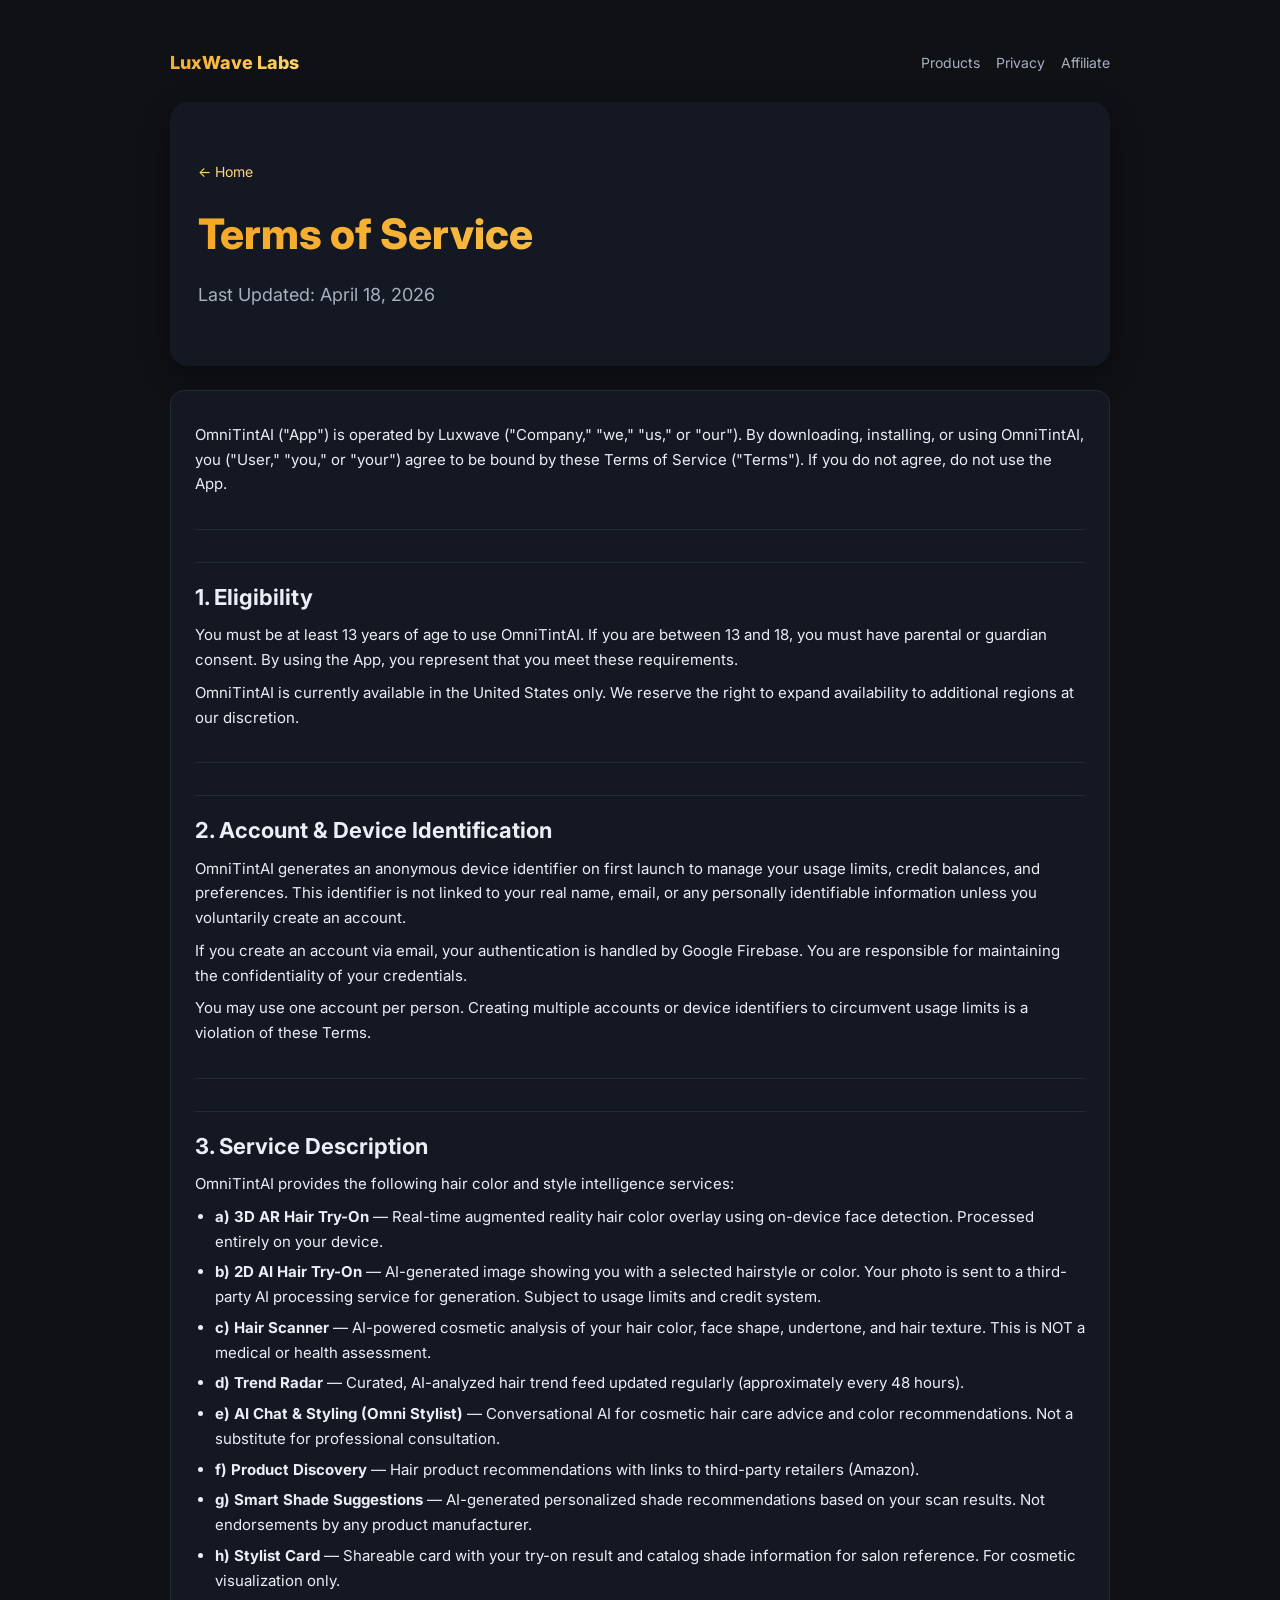
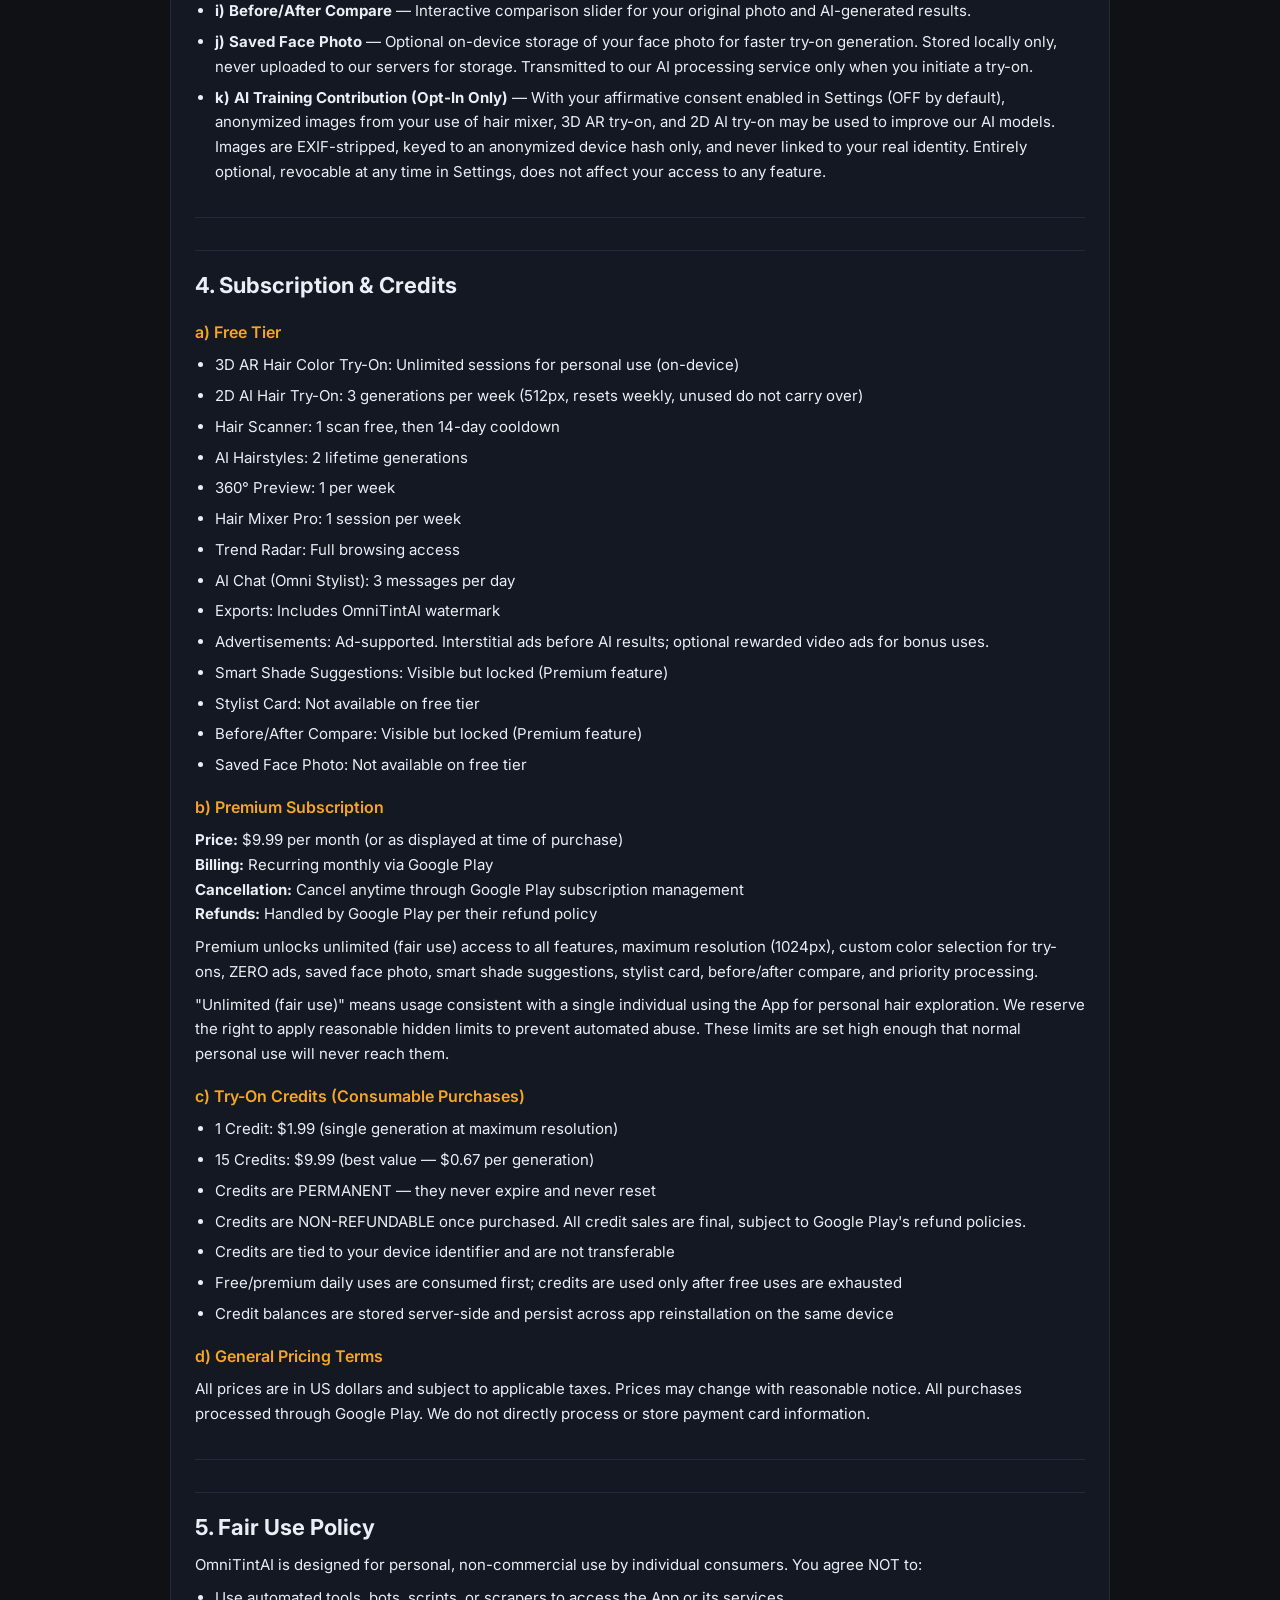
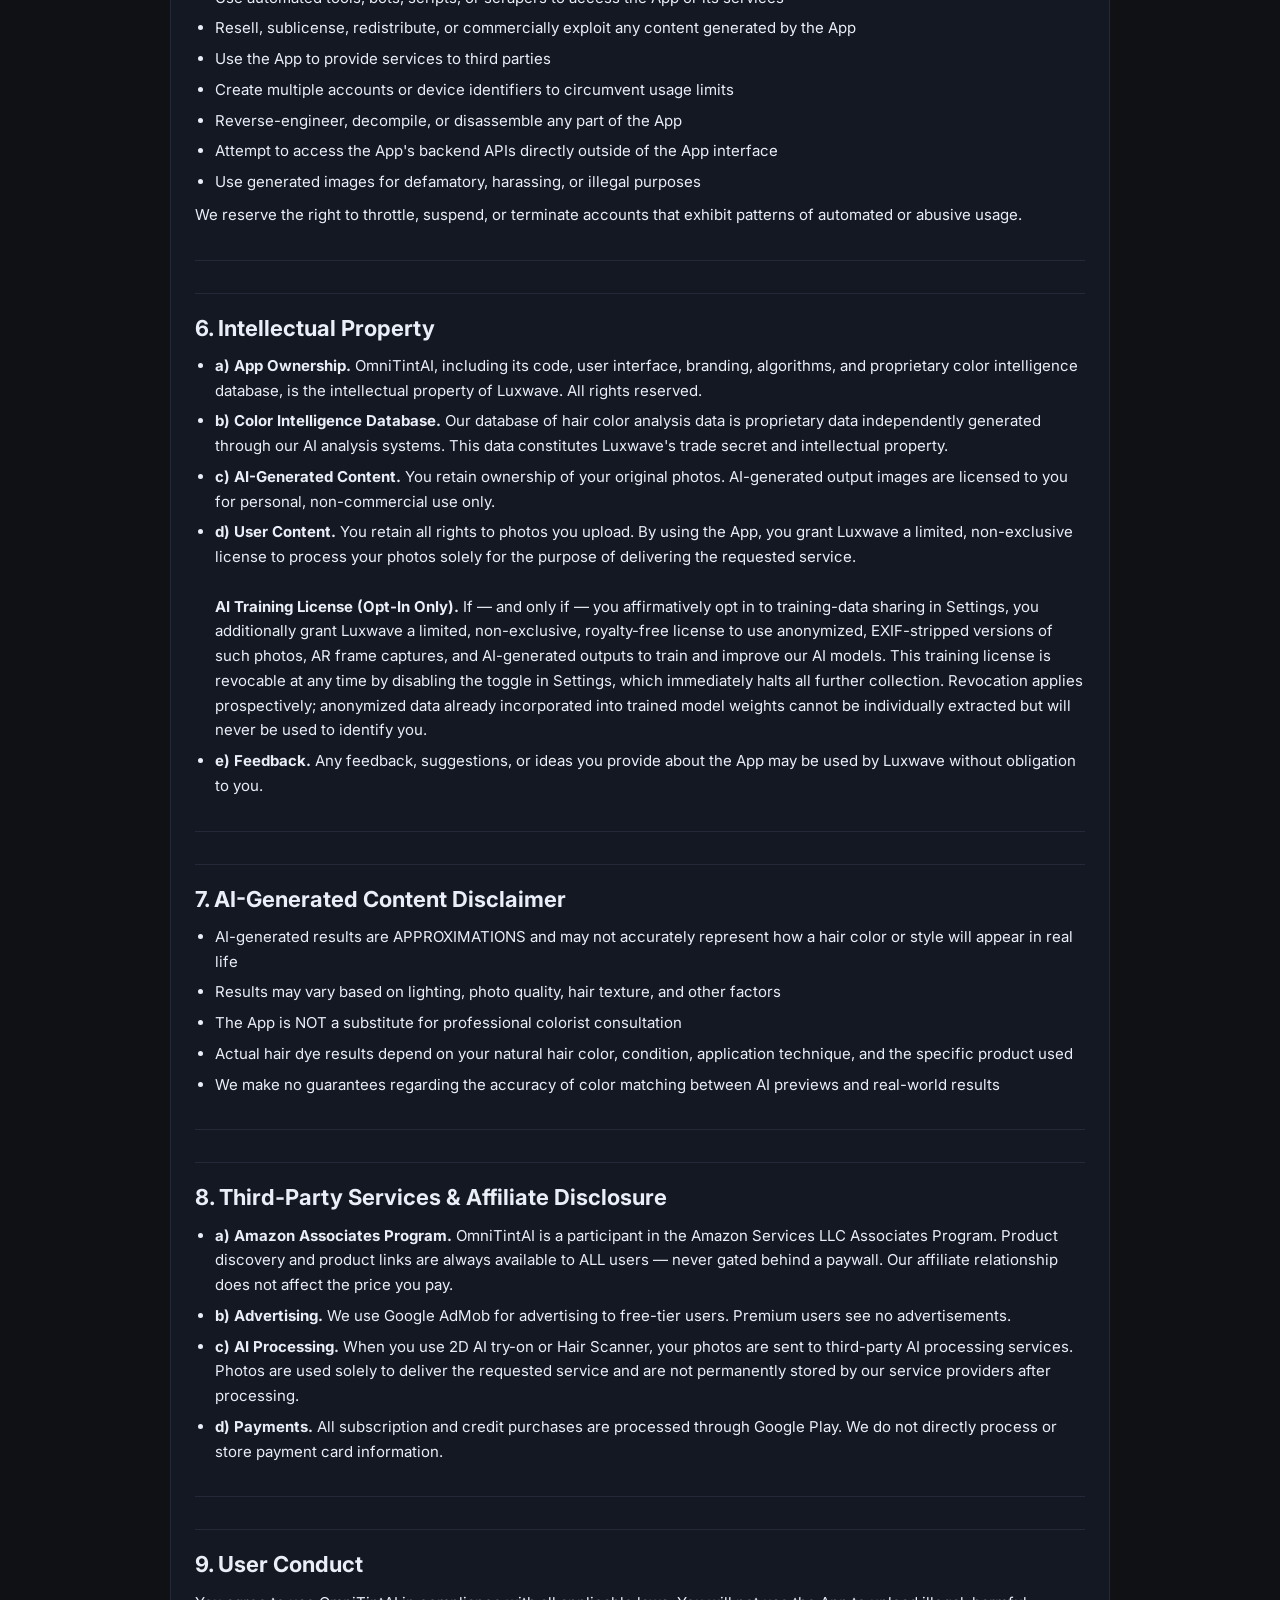
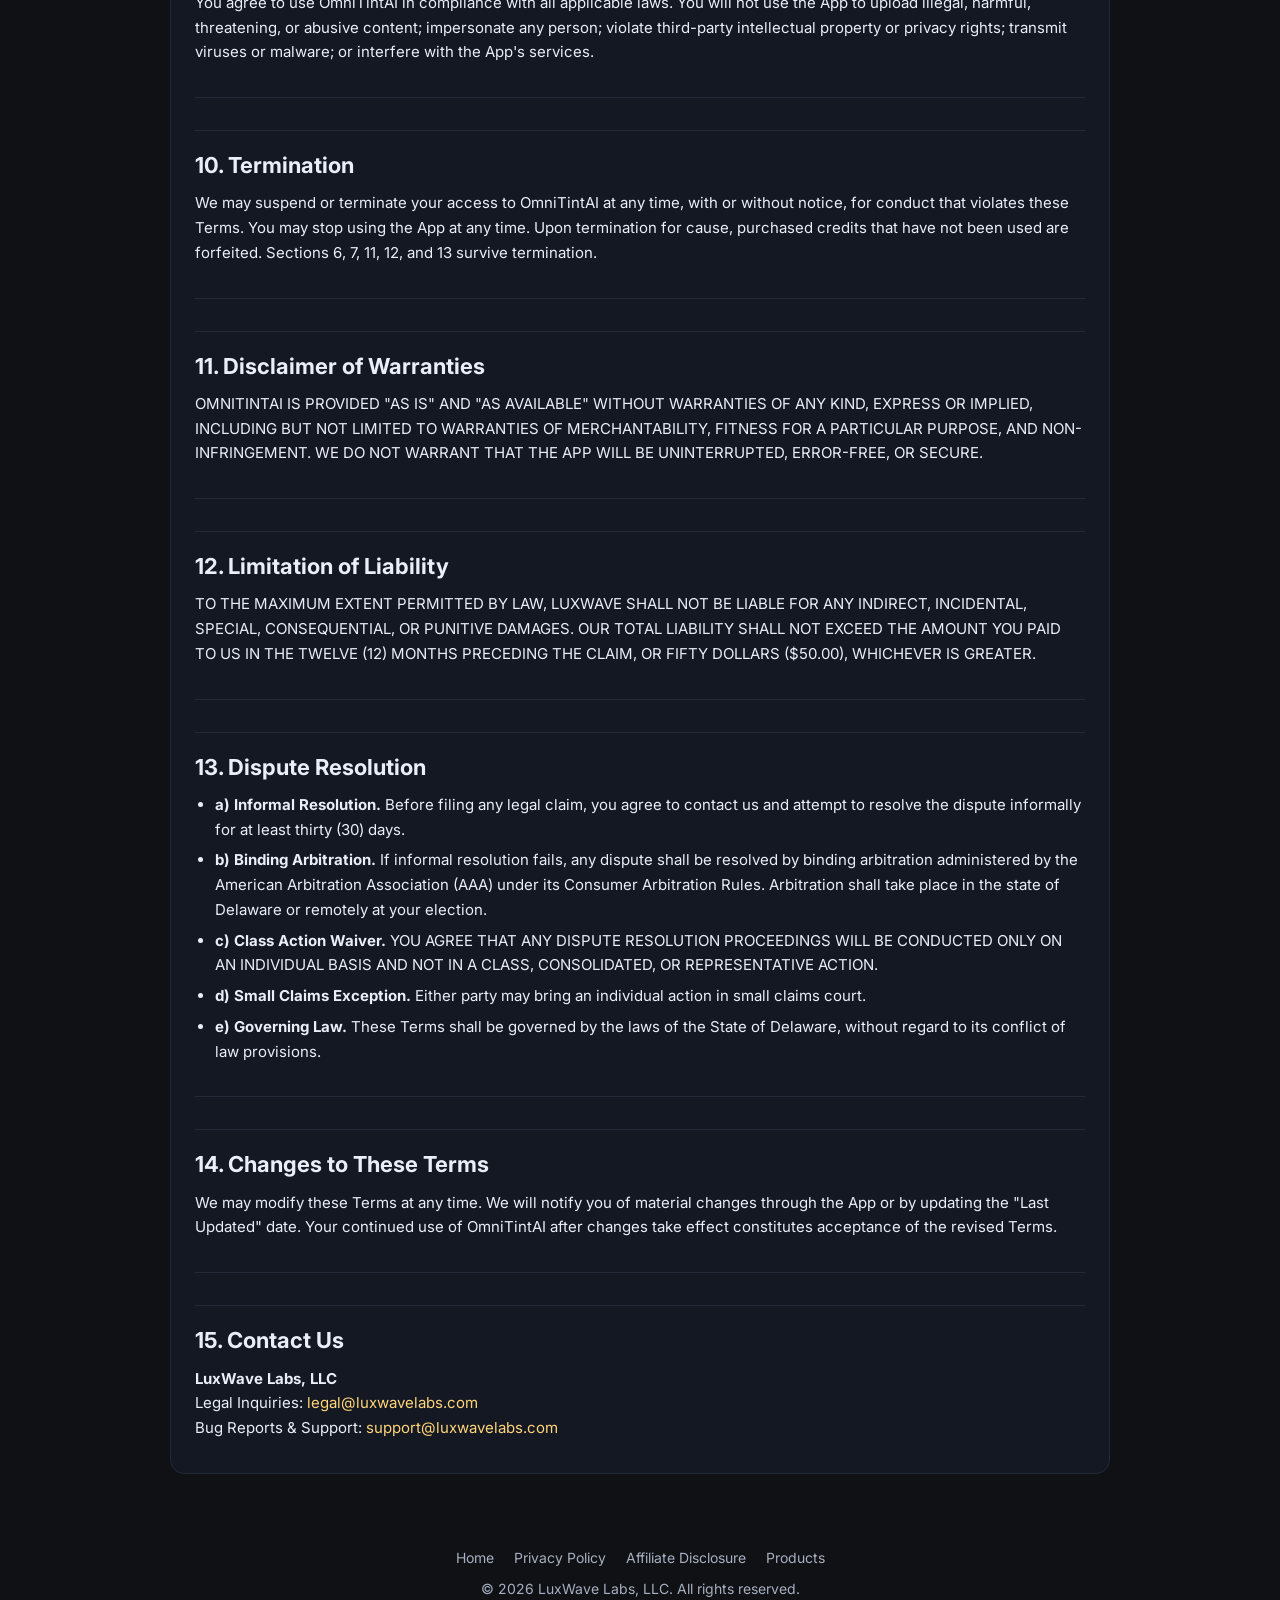
==== terms.html @ 108a8c5c "Create Terms of Service page for OmniTintAI Added Terms of Service page for OmniTintAI detailing use" ====
<!doctype html>
<html lang="en">
<head>
  <meta charset="utf-8"/>
  <meta name="viewport" content="width=device-width, initial-scale=1"/>
  <title>Terms of Service — OmniTintAI | LuxWave Labs</title>
  <meta name="description" content="Terms of Service for OmniTintAI by LuxWave Labs, LLC."/>
  <link href="https://fonts.googleapis.com/css2?family=Inter:wght@400;600;800&display=swap" rel="stylesheet">
  <link rel="stylesheet" href="./styles.css"/>
</head>
<body>
  <div class="container">
    <nav class="nav">
      <a class="nav-brand" href="./index.html">LuxWave Labs</a>
      <div class="nav-links">
        <a href="./products.html">Products</a>
        <a href="./privacy.html">Privacy</a>
        <a href="./affiliate.html">Affiliate</a>
      </div>
    </nav>

    <div class="hero left">
      <a class="back-link" href="./index.html">&larr; Home</a>
      <h1>Terms of Service</h1>
      <p class="lead">Last Updated: April 18, 2026</p>
    </div>

    <div class="card legal-body">
      <p>OmniTintAI ("App") is operated by Luxwave ("Company," "we," "us," or "our"). By downloading, installing, or using OmniTintAI, you ("User," "you," or "your") agree to be bound by these Terms of Service ("Terms"). If you do not agree, do not use the App.</p>

      <hr/>

      <h2>1. Eligibility</h2>
      <p>You must be at least 13 years of age to use OmniTintAI. If you are between 13 and 18, you must have parental or guardian consent. By using the App, you represent that you meet these requirements.</p>
      <p>OmniTintAI is currently available in the United States only. We reserve the right to expand availability to additional regions at our discretion.</p>

      <hr/>

      <h2>2. Account &amp; Device Identification</h2>
      <p>OmniTintAI generates an anonymous device identifier on first launch to manage your usage limits, credit balances, and preferences. This identifier is not linked to your real name, email, or any personally identifiable information unless you voluntarily create an account.</p>
      <p>If you create an account via email, your authentication is handled by Google Firebase. You are responsible for maintaining the confidentiality of your credentials.</p>
      <p>You may use one account per person. Creating multiple accounts or device identifiers to circumvent usage limits is a violation of these Terms.</p>

      <hr/>

      <h2>3. Service Description</h2>
      <p>OmniTintAI provides the following hair color and style intelligence services:</p>
      <ul>
        <li><strong>a) 3D AR Hair Try-On</strong> — Real-time augmented reality hair color overlay using on-device face detection. Processed entirely on your device.</li>
        <li><strong>b) 2D AI Hair Try-On</strong> — AI-generated image showing you with a selected hairstyle or color. Your photo is sent to a third-party AI processing service for generation. Subject to usage limits and credit system.</li>
        <li><strong>c) Hair Scanner</strong> — AI-powered cosmetic analysis of your hair color, face shape, undertone, and hair texture. This is NOT a medical or health assessment.</li>
        <li><strong>d) Trend Radar</strong> — Curated, AI-analyzed hair trend feed updated regularly (approximately every 48 hours).</li>
        <li><strong>e) AI Chat &amp; Styling (Omni Stylist)</strong> — Conversational AI for cosmetic hair care advice and color recommendations. Not a substitute for professional consultation.</li>
        <li><strong>f) Product Discovery</strong> — Hair product recommendations with links to third-party retailers (Amazon).</li>
        <li><strong>g) Smart Shade Suggestions</strong> — AI-generated personalized shade recommendations based on your scan results. Not endorsements by any product manufacturer.</li>
        <li><strong>h) Stylist Card</strong> — Shareable card with your try-on result and catalog shade information for salon reference. For cosmetic visualization only.</li>
        <li><strong>i) Before/After Compare</strong> — Interactive comparison slider for your original photo and AI-generated results.</li>
        <li><strong>j) Saved Face Photo</strong> — Optional on-device storage of your face photo for faster try-on generation. Stored locally only, never uploaded to our servers for storage. Transmitted to our AI processing service only when you initiate a try-on.</li>
        <li><strong>k) AI Training Contribution (Opt-In Only)</strong> — With your affirmative consent enabled in Settings (OFF by default), anonymized images from your use of hair mixer, 3D AR try-on, and 2D AI try-on may be used to improve our AI models. Images are EXIF-stripped, keyed to an anonymized device hash only, and never linked to your real identity. Entirely optional, revocable at any time in Settings, does not affect your access to any feature.</li>
      </ul>

      <hr/>

      <h2>4. Subscription &amp; Credits</h2>

      <h3>a) Free Tier</h3>
      <ul>
        <li>3D AR Hair Color Try-On: Unlimited sessions for personal use (on-device)</li>
        <li>2D AI Hair Try-On: 3 generations per week (512px, resets weekly, unused do not carry over)</li>
        <li>Hair Scanner: 1 scan free, then 14-day cooldown</li>
        <li>AI Hairstyles: 2 lifetime generations</li>
        <li>360° Preview: 1 per week</li>
        <li>Hair Mixer Pro: 1 session per week</li>
        <li>Trend Radar: Full browsing access</li>
        <li>AI Chat (Omni Stylist): 3 messages per day</li>
        <li>Exports: Includes OmniTintAI watermark</li>
        <li>Advertisements: Ad-supported. Interstitial ads before AI results; optional rewarded video ads for bonus uses.</li>
        <li>Smart Shade Suggestions: Visible but locked (Premium feature)</li>
        <li>Stylist Card: Not available on free tier</li>
        <li>Before/After Compare: Visible but locked (Premium feature)</li>
        <li>Saved Face Photo: Not available on free tier</li>
      </ul>

      <h3>b) Premium Subscription</h3>
      <p><strong>Price:</strong> $9.99 per month (or as displayed at time of purchase)<br/>
      <strong>Billing:</strong> Recurring monthly via Google Play<br/>
      <strong>Cancellation:</strong> Cancel anytime through Google Play subscription management<br/>
      <strong>Refunds:</strong> Handled by Google Play per their refund policy</p>
      <p>Premium unlocks unlimited (fair use) access to all features, maximum resolution (1024px), custom color selection for try-ons, ZERO ads, saved face photo, smart shade suggestions, stylist card, before/after compare, and priority processing.</p>
      <p>"Unlimited (fair use)" means usage consistent with a single individual using the App for personal hair exploration. We reserve the right to apply reasonable hidden limits to prevent automated abuse. These limits are set high enough that normal personal use will never reach them.</p>

      <h3>c) Try-On Credits (Consumable Purchases)</h3>
      <ul>
        <li>1 Credit: $1.99 (single generation at maximum resolution)</li>
        <li>15 Credits: $9.99 (best value — $0.67 per generation)</li>
        <li>Credits are PERMANENT — they never expire and never reset</li>
        <li>Credits are NON-REFUNDABLE once purchased. All credit sales are final, subject to Google Play's refund policies.</li>
        <li>Credits are tied to your device identifier and are not transferable</li>
        <li>Free/premium daily uses are consumed first; credits are used only after free uses are exhausted</li>
        <li>Credit balances are stored server-side and persist across app reinstallation on the same device</li>
      </ul>

      <h3>d) General Pricing Terms</h3>
      <p>All prices are in US dollars and subject to applicable taxes. Prices may change with reasonable notice. All purchases processed through Google Play. We do not directly process or store payment card information.</p>

      <hr/>

      <h2>5. Fair Use Policy</h2>
      <p>OmniTintAI is designed for personal, non-commercial use by individual consumers. You agree NOT to:</p>
      <ul>
        <li>Use automated tools, bots, scripts, or scrapers to access the App or its services</li>
        <li>Resell, sublicense, redistribute, or commercially exploit any content generated by the App</li>
        <li>Use the App to provide services to third parties</li>
        <li>Create multiple accounts or device identifiers to circumvent usage limits</li>
        <li>Reverse-engineer, decompile, or disassemble any part of the App</li>
        <li>Attempt to access the App's backend APIs directly outside of the App interface</li>
        <li>Use generated images for defamatory, harassing, or illegal purposes</li>
      </ul>
      <p>We reserve the right to throttle, suspend, or terminate accounts that exhibit patterns of automated or abusive usage.</p>

      <hr/>

      <h2>6. Intellectual Property</h2>
      <ul>
        <li><strong>a) App Ownership.</strong> OmniTintAI, including its code, user interface, branding, algorithms, and proprietary color intelligence database, is the intellectual property of Luxwave. All rights reserved.</li>
        <li><strong>b) Color Intelligence Database.</strong> Our database of hair color analysis data is proprietary data independently generated through our AI analysis systems. This data constitutes Luxwave's trade secret and intellectual property.</li>
        <li><strong>c) AI-Generated Content.</strong> You retain ownership of your original photos. AI-generated output images are licensed to you for personal, non-commercial use only.</li>
        <li><strong>d) User Content.</strong> You retain all rights to photos you upload. By using the App, you grant Luxwave a limited, non-exclusive license to process your photos solely for the purpose of delivering the requested service.
          <br/><br/>
          <strong>AI Training License (Opt-In Only).</strong> If — and only if — you affirmatively opt in to training-data sharing in Settings, you additionally grant Luxwave a limited, non-exclusive, royalty-free license to use anonymized, EXIF-stripped versions of such photos, AR frame captures, and AI-generated outputs to train and improve our AI models. This training license is revocable at any time by disabling the toggle in Settings, which immediately halts all further collection. Revocation applies prospectively; anonymized data already incorporated into trained model weights cannot be individually extracted but will never be used to identify you.</li>
        <li><strong>e) Feedback.</strong> Any feedback, suggestions, or ideas you provide about the App may be used by Luxwave without obligation to you.</li>
      </ul>

      <hr/>

      <h2>7. AI-Generated Content Disclaimer</h2>
      <ul>
        <li>AI-generated results are APPROXIMATIONS and may not accurately represent how a hair color or style will appear in real life</li>
        <li>Results may vary based on lighting, photo quality, hair texture, and other factors</li>
        <li>The App is NOT a substitute for professional colorist consultation</li>
        <li>Actual hair dye results depend on your natural hair color, condition, application technique, and the specific product used</li>
        <li>We make no guarantees regarding the accuracy of color matching between AI previews and real-world results</li>
      </ul>

      <hr/>

      <h2>8. Third-Party Services &amp; Affiliate Disclosure</h2>
      <ul>
        <li><strong>a) Amazon Associates Program.</strong> OmniTintAI is a participant in the Amazon Services LLC Associates Program. Product discovery and product links are always available to ALL users — never gated behind a paywall. Our affiliate relationship does not affect the price you pay.</li>
        <li><strong>b) Advertising.</strong> We use Google AdMob for advertising to free-tier users. Premium users see no advertisements.</li>
        <li><strong>c) AI Processing.</strong> When you use 2D AI try-on or Hair Scanner, your photos are sent to third-party AI processing services. Photos are used solely to deliver the requested service and are not permanently stored by our service providers after processing.</li>
        <li><strong>d) Payments.</strong> All subscription and credit purchases are processed through Google Play. We do not directly process or store payment card information.</li>
      </ul>

      <hr/>

      <h2>9. User Conduct</h2>
      <p>You agree to use OmniTintAI in compliance with all applicable laws. You will not use the App to upload illegal, harmful, threatening, or abusive content; impersonate any person; violate third-party intellectual property or privacy rights; transmit viruses or malware; or interfere with the App's services.</p>

      <hr/>

      <h2>10. Termination</h2>
      <p>We may suspend or terminate your access to OmniTintAI at any time, with or without notice, for conduct that violates these Terms. You may stop using the App at any time. Upon termination for cause, purchased credits that have not been used are forfeited. Sections 6, 7, 11, 12, and 13 survive termination.</p>

      <hr/>

      <h2>11. Disclaimer of Warranties</h2>
      <p>OMNITINTAI IS PROVIDED "AS IS" AND "AS AVAILABLE" WITHOUT WARRANTIES OF ANY KIND, EXPRESS OR IMPLIED, INCLUDING BUT NOT LIMITED TO WARRANTIES OF MERCHANTABILITY, FITNESS FOR A PARTICULAR PURPOSE, AND NON-INFRINGEMENT. WE DO NOT WARRANT THAT THE APP WILL BE UNINTERRUPTED, ERROR-FREE, OR SECURE.</p>

      <hr/>

      <h2>12. Limitation of Liability</h2>
      <p>TO THE MAXIMUM EXTENT PERMITTED BY LAW, LUXWAVE SHALL NOT BE LIABLE FOR ANY INDIRECT, INCIDENTAL, SPECIAL, CONSEQUENTIAL, OR PUNITIVE DAMAGES. OUR TOTAL LIABILITY SHALL NOT EXCEED THE AMOUNT YOU PAID TO US IN THE TWELVE (12) MONTHS PRECEDING THE CLAIM, OR FIFTY DOLLARS ($50.00), WHICHEVER IS GREATER.</p>

      <hr/>

      <h2>13. Dispute Resolution</h2>
      <ul>
        <li><strong>a) Informal Resolution.</strong> Before filing any legal claim, you agree to contact us and attempt to resolve the dispute informally for at least thirty (30) days.</li>
        <li><strong>b) Binding Arbitration.</strong> If informal resolution fails, any dispute shall be resolved by binding arbitration administered by the American Arbitration Association (AAA) under its Consumer Arbitration Rules. Arbitration shall take place in the state of Delaware or remotely at your election.</li>
        <li><strong>c) Class Action Waiver.</strong> YOU AGREE THAT ANY DISPUTE RESOLUTION PROCEEDINGS WILL BE CONDUCTED ONLY ON AN INDIVIDUAL BASIS AND NOT IN A CLASS, CONSOLIDATED, OR REPRESENTATIVE ACTION.</li>
        <li><strong>d) Small Claims Exception.</strong> Either party may bring an individual action in small claims court.</li>
        <li><strong>e) Governing Law.</strong> These Terms shall be governed by the laws of the State of Delaware, without regard to its conflict of law provisions.</li>
      </ul>

      <hr/>

      <h2>14. Changes to These Terms</h2>
      <p>We may modify these Terms at any time. We will notify you of material changes through the App or by updating the "Last Updated" date. Your continued use of OmniTintAI after changes take effect constitutes acceptance of the revised Terms.</p>

      <hr/>

      <h2>15. Contact Us</h2>
      <p>
        <strong>LuxWave Labs, LLC</strong><br/>
        Legal Inquiries: <a href="mailto:legal@luxwavelabs.com">legal@luxwavelabs.com</a><br/>
        Bug Reports &amp; Support: <a href="mailto:support@luxwavelabs.com">support@luxwavelabs.com</a>
      </p>
    </div>
  </div>

  <footer>
    <div class="footer-links">
      <a href="./index.html">Home</a>
      <a href="./privacy.html">Privacy Policy</a>
      <a href="./affiliate.html">Affiliate Disclosure</a>
      <a href="./products.html">Products</a>
    </div>
    &copy; 2026 LuxWave Labs, LLC. All rights reserved.
  </footer>
</body>
</html>
---- styles.css ----
:root { --bg:#0f1115; --card:#141822; --text:#eaeef7; --muted:#a7b0c0; --accent:#F5A623; --accent-grad:linear-gradient(135deg,#F5A623,#FDD96F); --border:#232938; }
*{box-sizing:border-box;margin:0;padding:0}
body{font-family:Inter,system-ui,-apple-system,Segoe UI,Roboto,Ubuntu,'Helvetica Neue',Arial;background:var(--bg);color:var(--text);line-height:1.65}
a{color:#ffd47a;text-decoration:none} a:hover{opacity:.85;text-decoration:underline}

/* Layout */
.container{max-width:980px;margin:0 auto;padding:32px 20px}
.grid-2{display:grid;grid-template-columns:1fr 1fr;gap:16px}
@media(max-width:640px){.grid-2{grid-template-columns:1fr}}

/* Hero */
.hero{padding:56px 28px;background:var(--card);border-radius:18px;box-shadow:0 10px 30px rgba(0,0,0,.35);text-align:center}
.hero.left{text-align:left}
h1{font-size:42px;margin:0 0 12px;background:var(--accent-grad);-webkit-background-clip:text;background-clip:text;color:transparent;font-weight:800}
h2{margin-top:28px;font-size:22px;font-weight:700} h3{margin-top:18px;font-size:16px;color:var(--accent);font-weight:600}
p.lead{font-size:18px;color:var(--muted);margin-top:8px}
p.tagline{font-size:14px;color:var(--muted);margin-top:4px;letter-spacing:.3px}

/* Buttons */
.btns{display:flex;gap:12px;flex-wrap:wrap;margin-top:24px;justify-content:center}
.hero.left .btns{justify-content:flex-start}
.btn{display:inline-block;padding:12px 20px;border-radius:12px;background:var(--card);border:1px solid var(--border);color:var(--text);font-size:15px;font-weight:500;transition:all .2s}
.btn:hover{border-color:var(--accent);text-decoration:none;transform:translateY(-1px)}
.btn.primary{background:var(--accent-grad);color:#1b1f2a;font-weight:700;border:none}
.btn.primary:hover{opacity:.9;transform:translateY(-1px)}

/* Cards */
.card{background:var(--card);padding:24px;border-radius:14px;margin-top:24px;border:1px solid var(--border)}
.card.small{font-size:14px;color:var(--muted);margin-top:20px;text-align:center}
.card h2:first-child{margin-top:0}

/* Features */
.features{display:grid;grid-template-columns:repeat(3,1fr);gap:16px;margin-top:24px}
@media(max-width:700px){.features{grid-template-columns:1fr}}
.feature{background:var(--card);padding:20px;border-radius:14px;border:1px solid var(--border);text-align:center}
.feature-icon{font-size:32px;margin-bottom:8px}
.feature h3{margin:0 0 6px;color:var(--text);font-size:15px}
.feature p{font-size:13px;color:var(--muted);margin:0}

/* Product Grid */
.products-grid{display:grid;grid-template-columns:repeat(auto-fill,minmax(220px,1fr));gap:20px;margin-top:24px}
.product-card{background:var(--card);border-radius:14px;border:1px solid var(--border);overflow:hidden;transition:all .2s;display:flex;flex-direction:column}
.product-card:hover{border-color:var(--accent);transform:translateY(-2px);box-shadow:0 8px 24px rgba(245,166,35,.1)}
.product-img{width:100%;height:200px;object-fit:cover;background:#1a1f2e;display:flex;align-items:center;justify-content:center;color:var(--muted);font-size:40px}
.product-info{padding:16px;flex:1;display:flex;flex-direction:column}
.product-info h3{margin:0 0 6px;font-size:15px;color:var(--text)}
.product-info p{font-size:13px;color:var(--muted);margin:0 0 12px;flex:1}
.product-info .btn{text-align:center;font-size:13px;padding:10px 14px}

/* Goal Bar */
.goal-section{background:var(--card);border-radius:14px;border:1px solid var(--border);padding:28px;margin-top:24px;text-align:center}
.goal-section h2{margin:0 0 8px;font-size:20px}
.goal-section .goal-sub{color:var(--muted);font-size:14px;margin-bottom:20px}
.goal-bar-track{background:#1a1f2e;border-radius:20px;height:28px;overflow:hidden;position:relative;margin:16px 0}
.goal-bar-fill{height:100%;background:var(--accent-grad);border-radius:20px;transition:width .8s ease;display:flex;align-items:center;justify-content:flex-end;padding-right:12px;font-size:12px;font-weight:700;color:#1b1f2a;min-width:40px}
.goal-count{font-size:36px;font-weight:800;background:var(--accent-grad);-webkit-background-clip:text;background-clip:text;color:transparent;margin:8px 0}
.goal-label{color:var(--muted);font-size:14px}
.goal-heart{color:#e74c3c;font-size:18px}

/* Legal */
.legal-body h2{margin-top:32px;padding-top:16px;border-top:1px solid var(--border)}
.legal-body h2:first-child{border-top:none;margin-top:0;padding-top:0}
.legal-body h3{margin-top:16px}
.legal-body ul{padding-left:20px;margin:8px 0} .legal-body ul li{margin-bottom:6px;font-size:15px}
.legal-body p{margin:8px 0;font-size:15px}
.do-not{background:#1a1f2e;padding:16px 20px;border-radius:10px;margin:12px 0}
.do-not ul{margin:0}
table{width:100%;border-collapse:collapse;margin:16px 0;font-size:14px}
th,td{padding:10px 12px;text-align:left;border:1px solid var(--border)}
th{background:#1a1f2e;color:var(--accent);font-weight:600}
td{background:var(--card)}
@media(max-width:640px){table{font-size:12px} th,td{padding:8px 6px}}

/* Footer */
footer{margin:40px 0 24px;color:var(--muted);font-size:14px;text-align:center}
footer a{color:var(--muted)} footer a:hover{color:var(--accent)}
.footer-links{display:flex;gap:20px;justify-content:center;flex-wrap:wrap;margin-bottom:8px}

/* Nav */
.nav{display:flex;align-items:center;justify-content:space-between;padding:16px 0;margin-bottom:8px}
.nav-brand{font-size:18px;font-weight:800;background:var(--accent-grad);-webkit-background-clip:text;background-clip:text;color:transparent}
.nav-links{display:flex;gap:16px;font-size:14px}
.nav-links a{color:var(--muted)} .nav-links a:hover{color:var(--accent)}
.back-link{display:inline-block;margin-bottom:16px;font-size:14px}

/* Misc */
hr{border:none;border-top:1px solid var(--border);margin:32px 0}
.code{font-family:ui-monospace,SFMono-Regular,Menlo,Monaco,Consolas,monospace;background:#0b0e14;padding:2px 6px;border-radius:6px;font-size:13px}
.badge{display:inline-block;padding:3px 10px;border-radius:8px;font-size:12px;font-weight:600;background:var(--accent-grad);color:#1b1f2a}
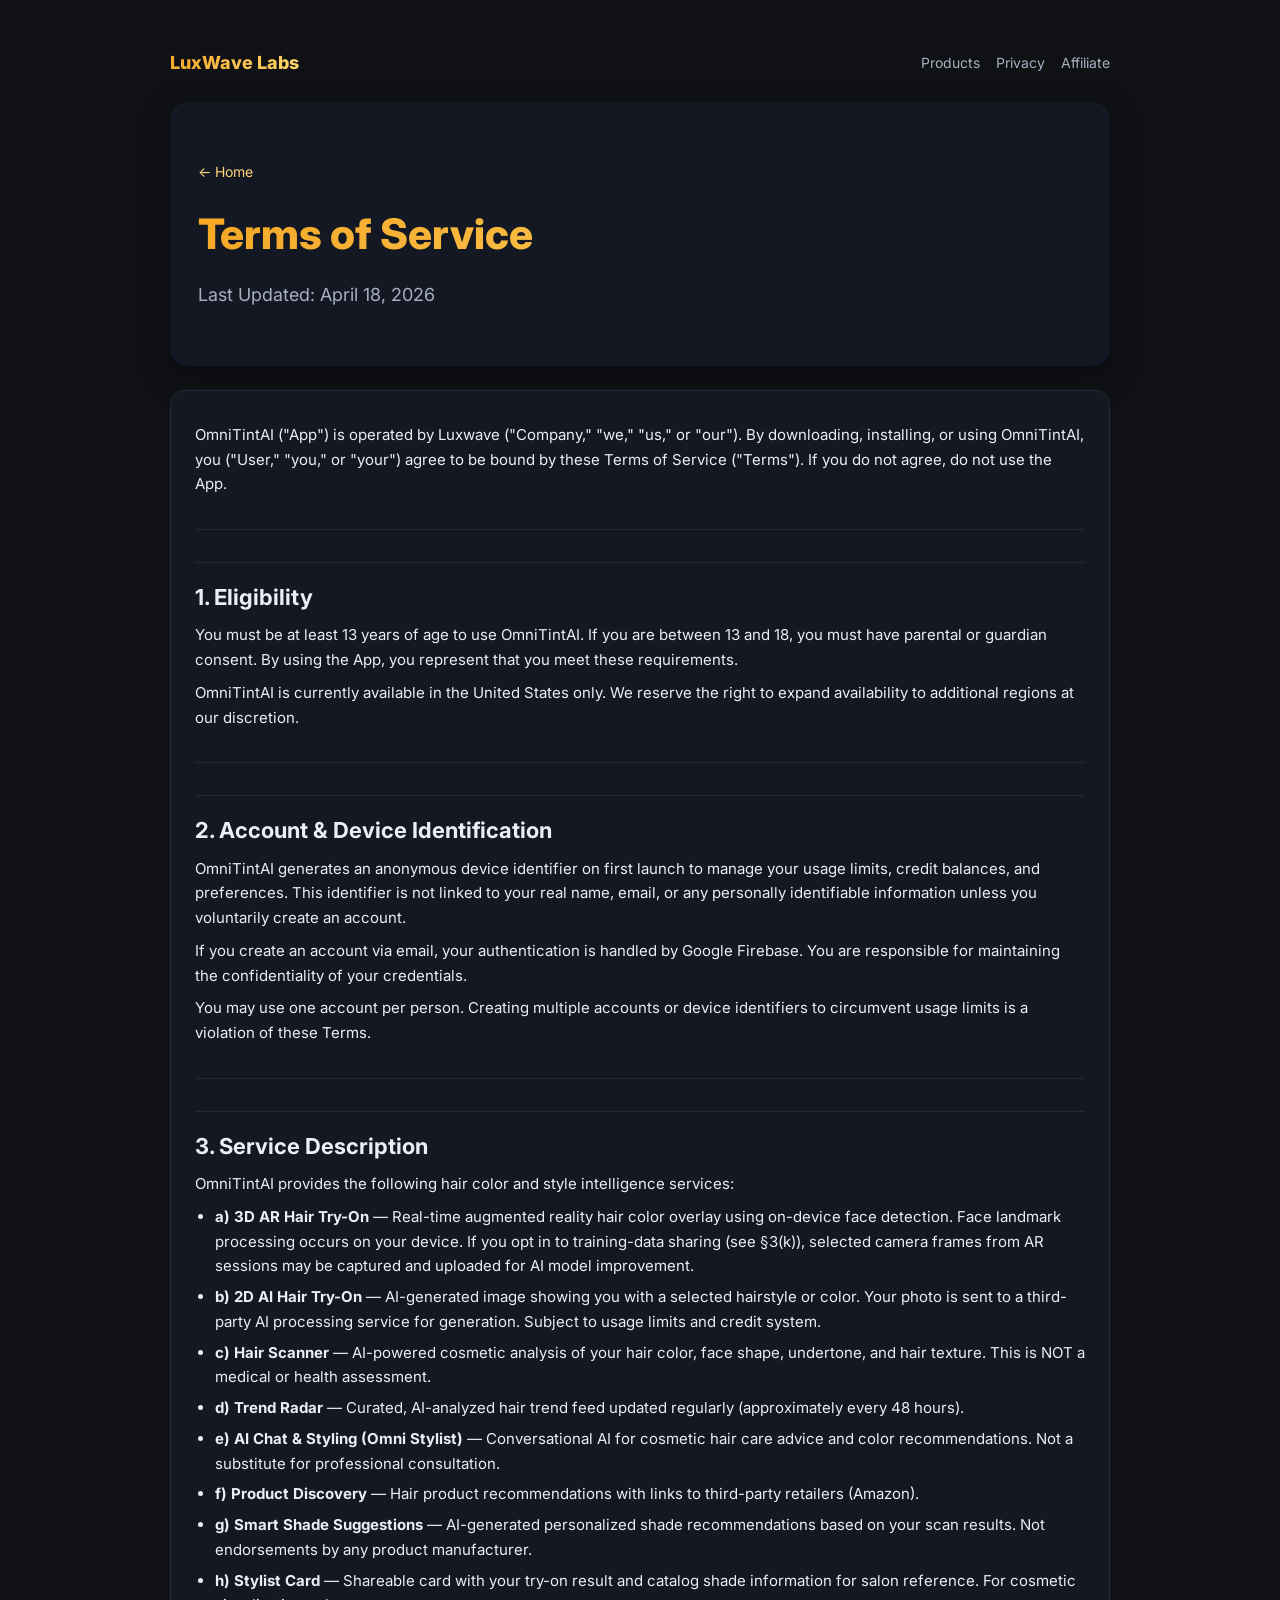
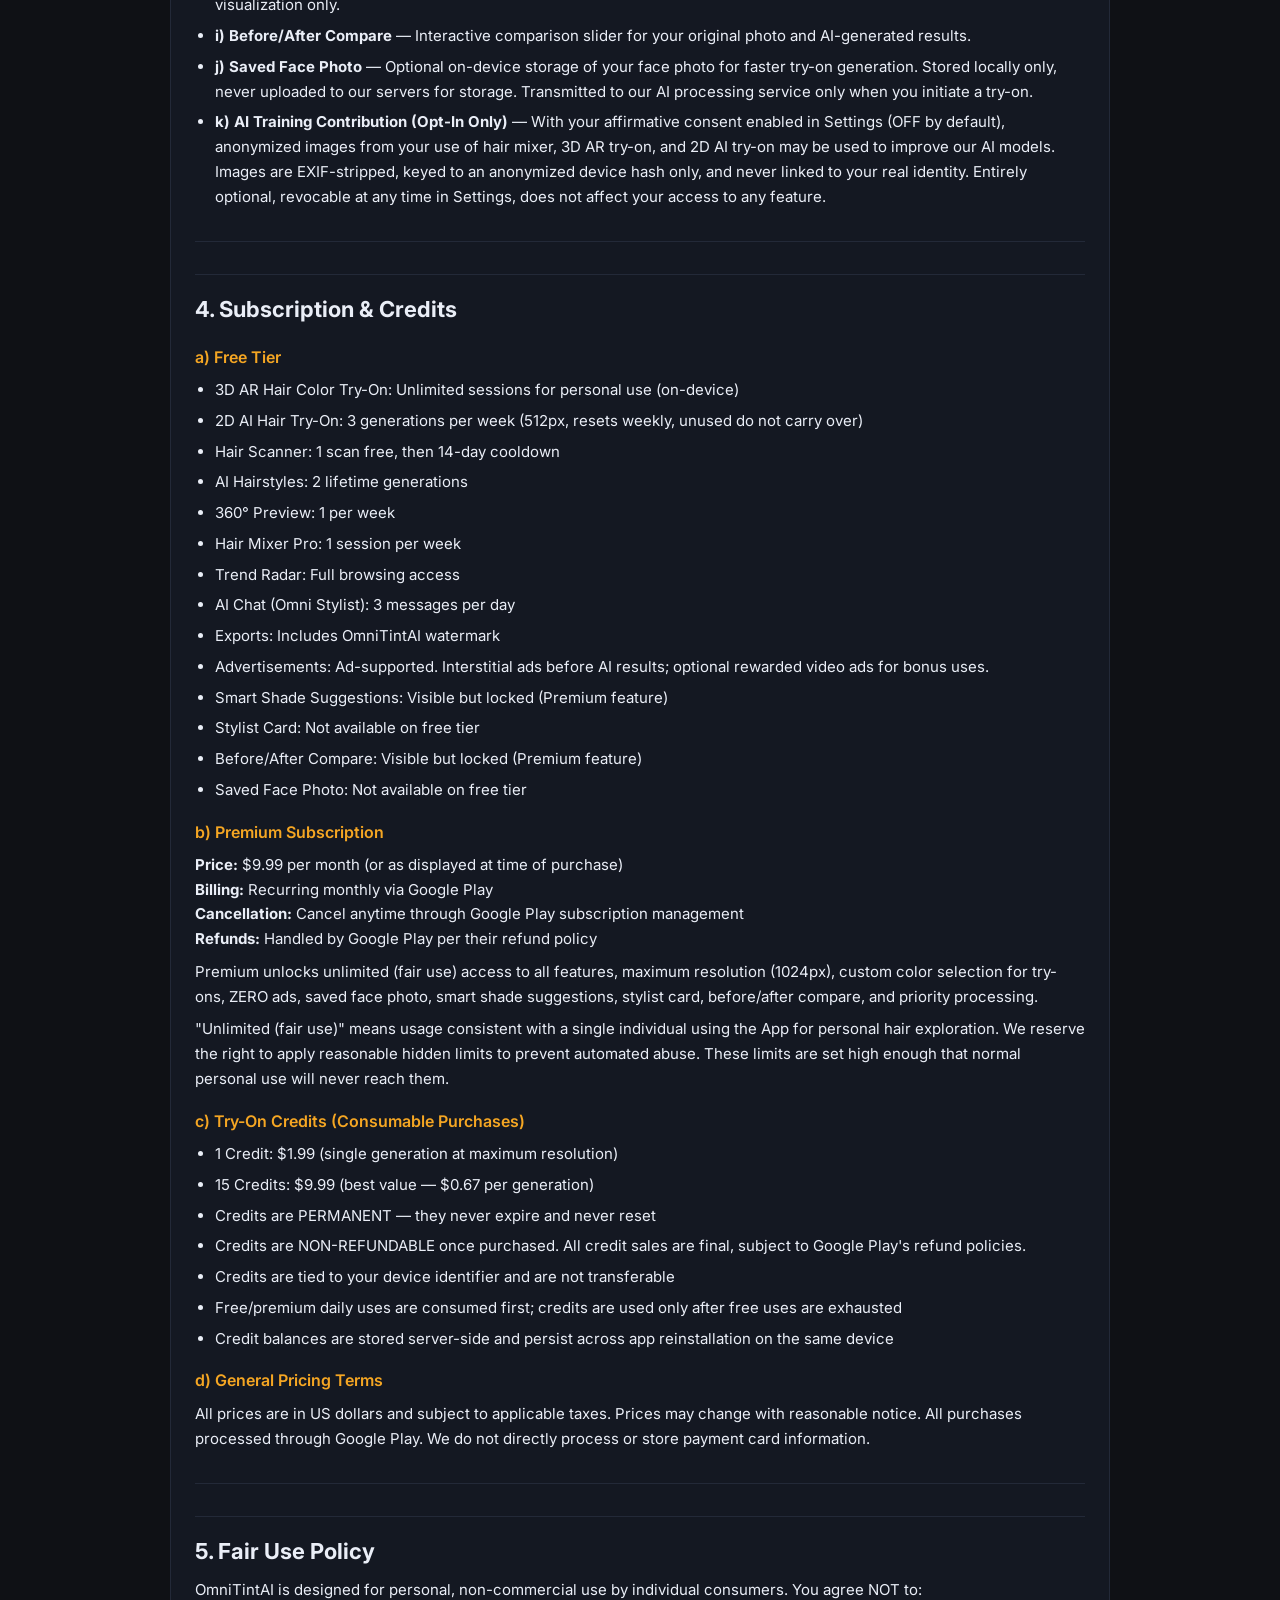
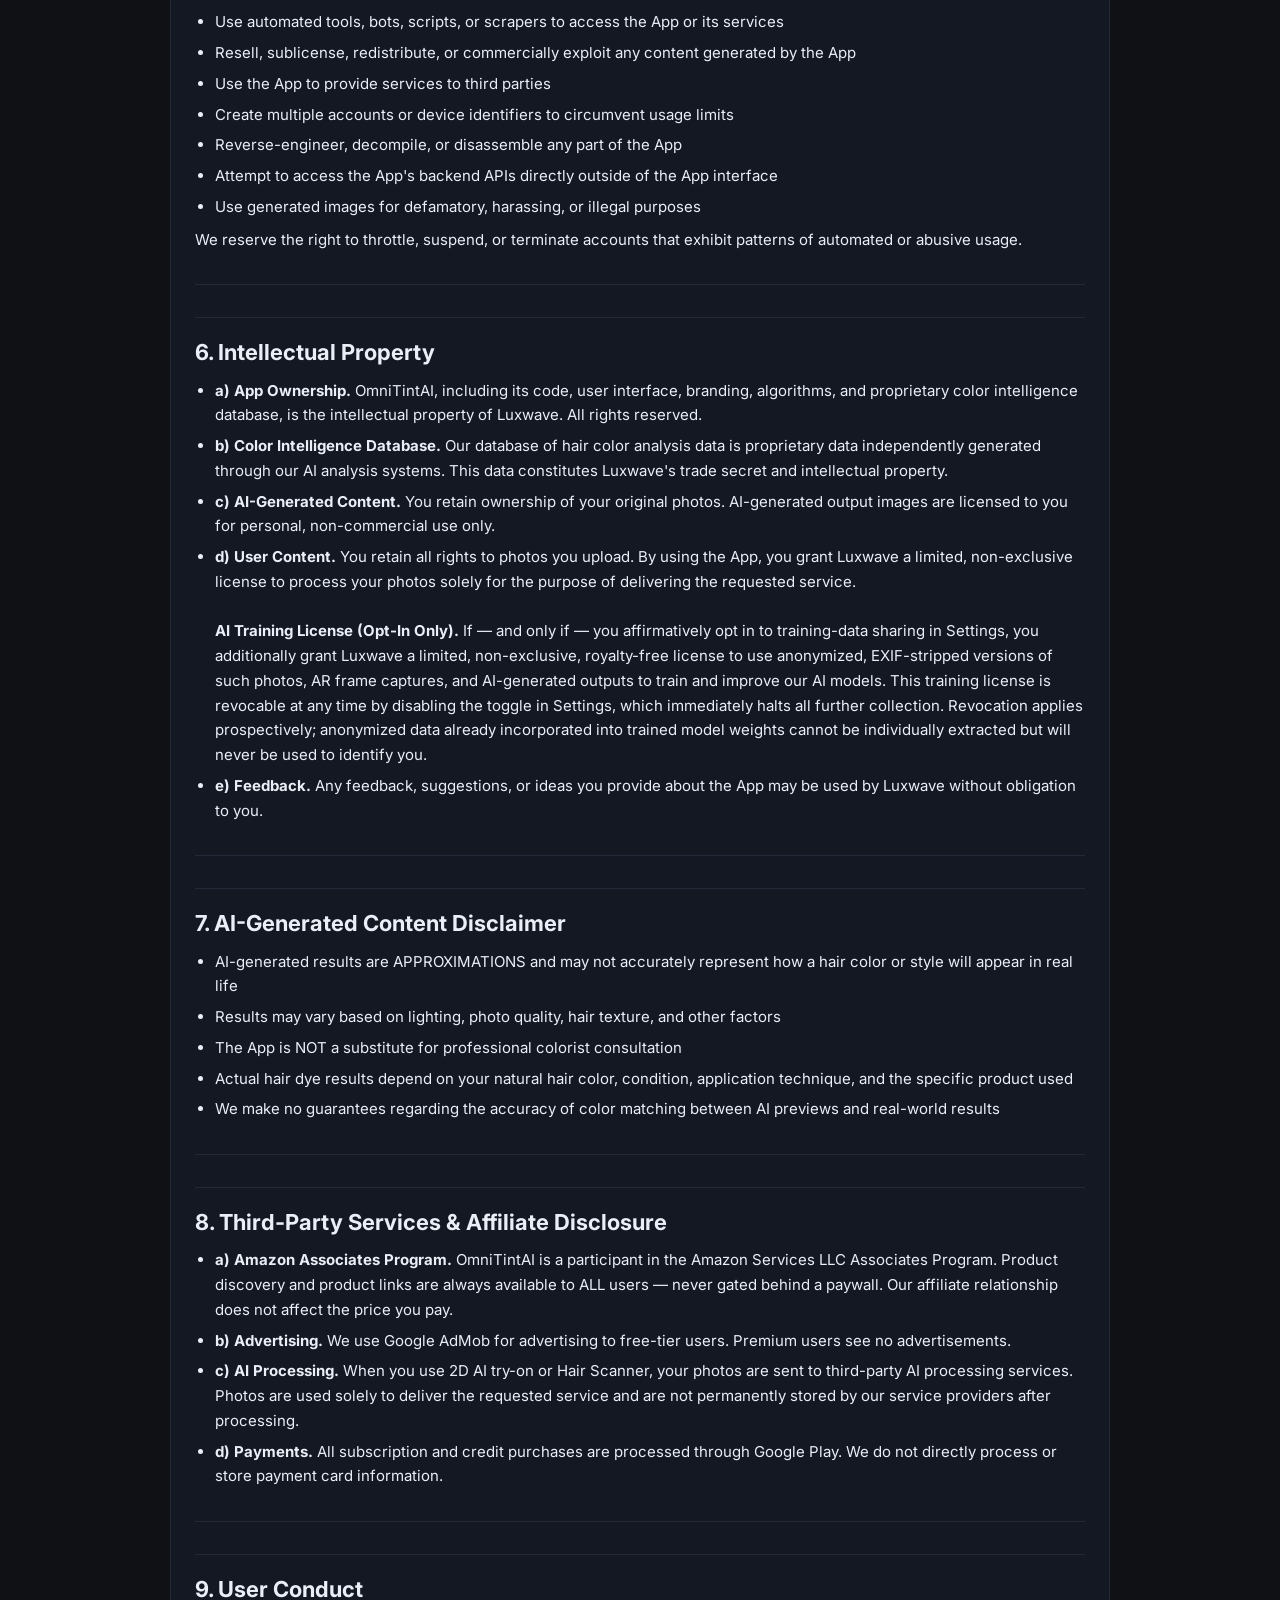
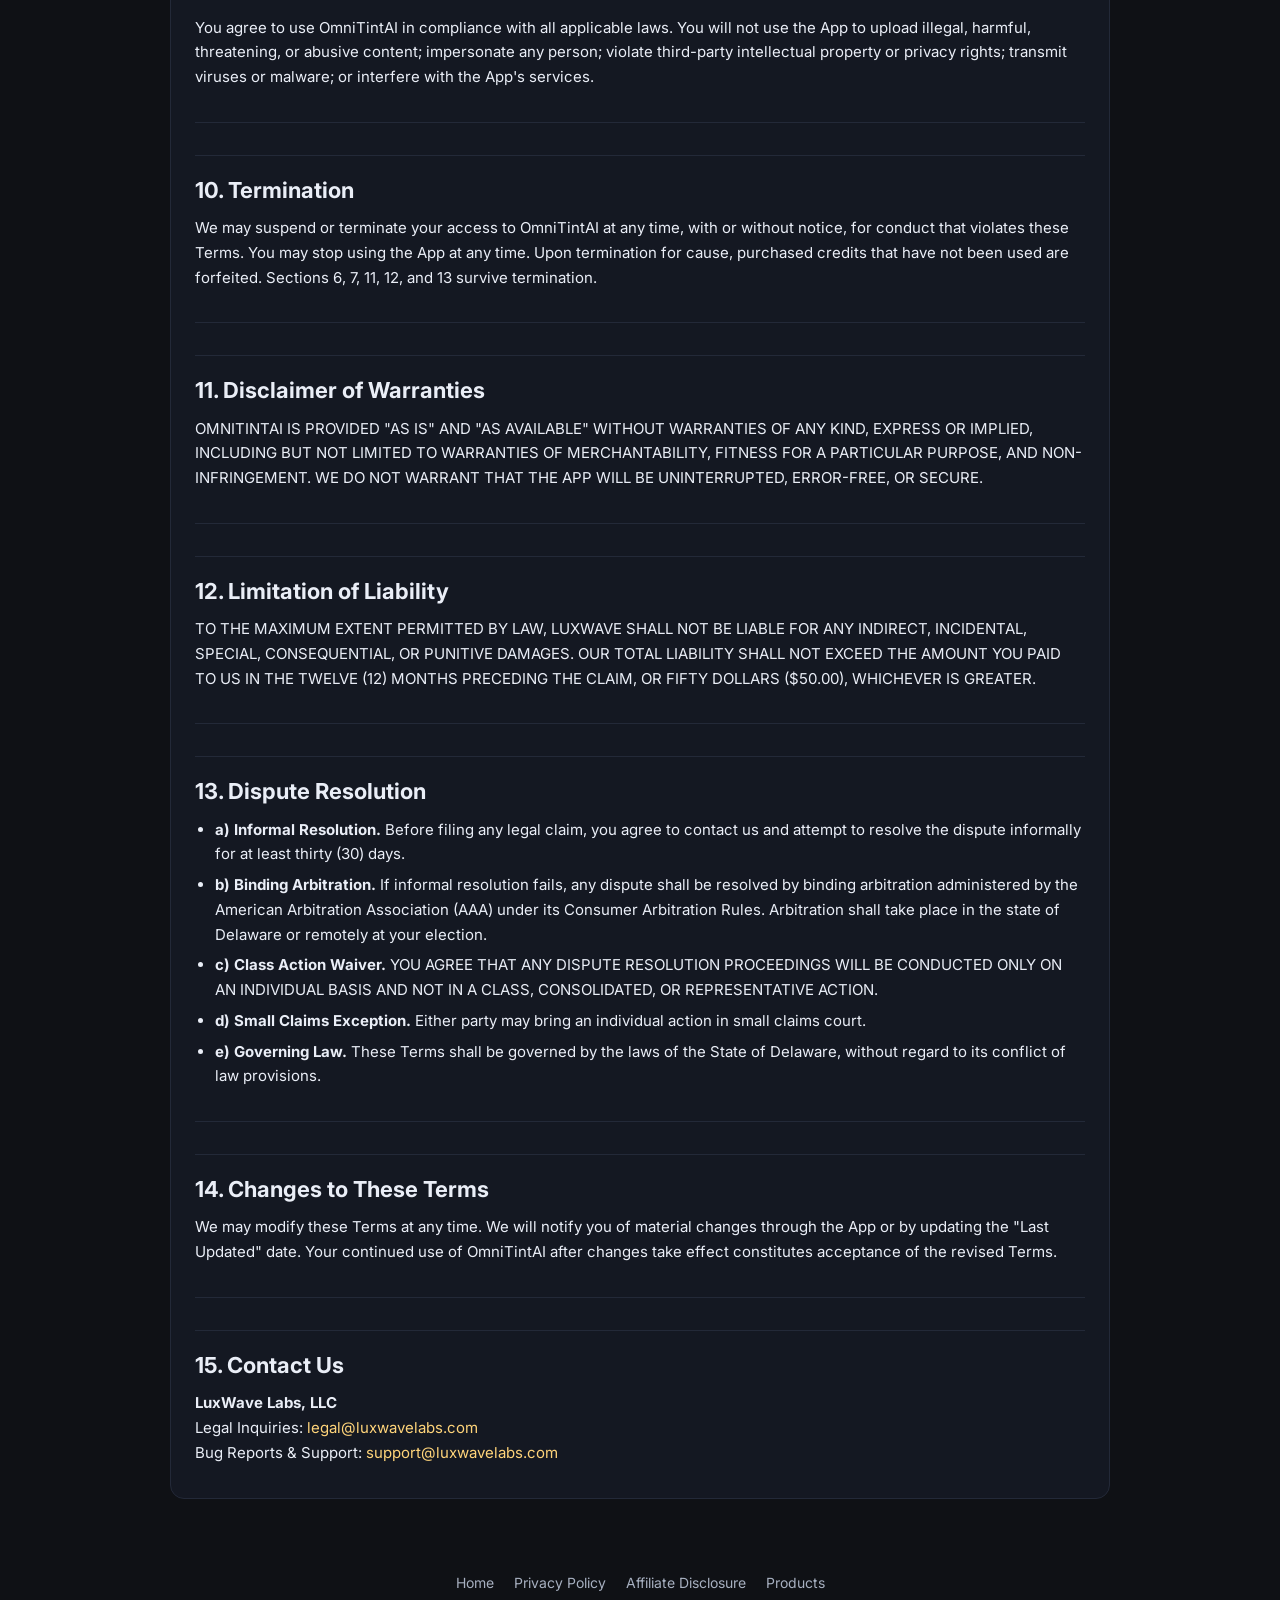
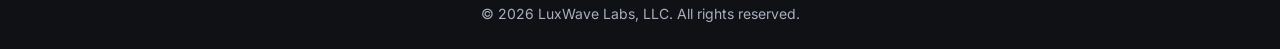
==== commit ef24ed84: "Clarify training-data opt-in captures camera frames in AR/2D try-on Updates privacy policy and terms" ====
--- a/terms.html
+++ b/terms.html
@@ -46,7 +46,7 @@
       <h2>3. Service Description</h2>
       <p>OmniTintAI provides the following hair color and style intelligence services:</p>
       <ul>
-        <li><strong>a) 3D AR Hair Try-On</strong> — Real-time augmented reality hair color overlay using on-device face detection. Processed entirely on your device.</li>
+        <li><strong>a) 3D AR Hair Try-On</strong> — Real-time augmented reality hair color overlay using on-device face detection. Face landmark processing occurs on your device. If you opt in to training-data sharing (see §3(k)), selected camera frames from AR sessions may be captured and uploaded for AI model improvement.</li>
         <li><strong>b) 2D AI Hair Try-On</strong> — AI-generated image showing you with a selected hairstyle or color. Your photo is sent to a third-party AI processing service for generation. Subject to usage limits and credit system.</li>
         <li><strong>c) Hair Scanner</strong> — AI-powered cosmetic analysis of your hair color, face shape, undertone, and hair texture. This is NOT a medical or health assessment.</li>
         <li><strong>d) Trend Radar</strong> — Curated, AI-analyzed hair trend feed updated regularly (approximately every 48 hours).</li>
